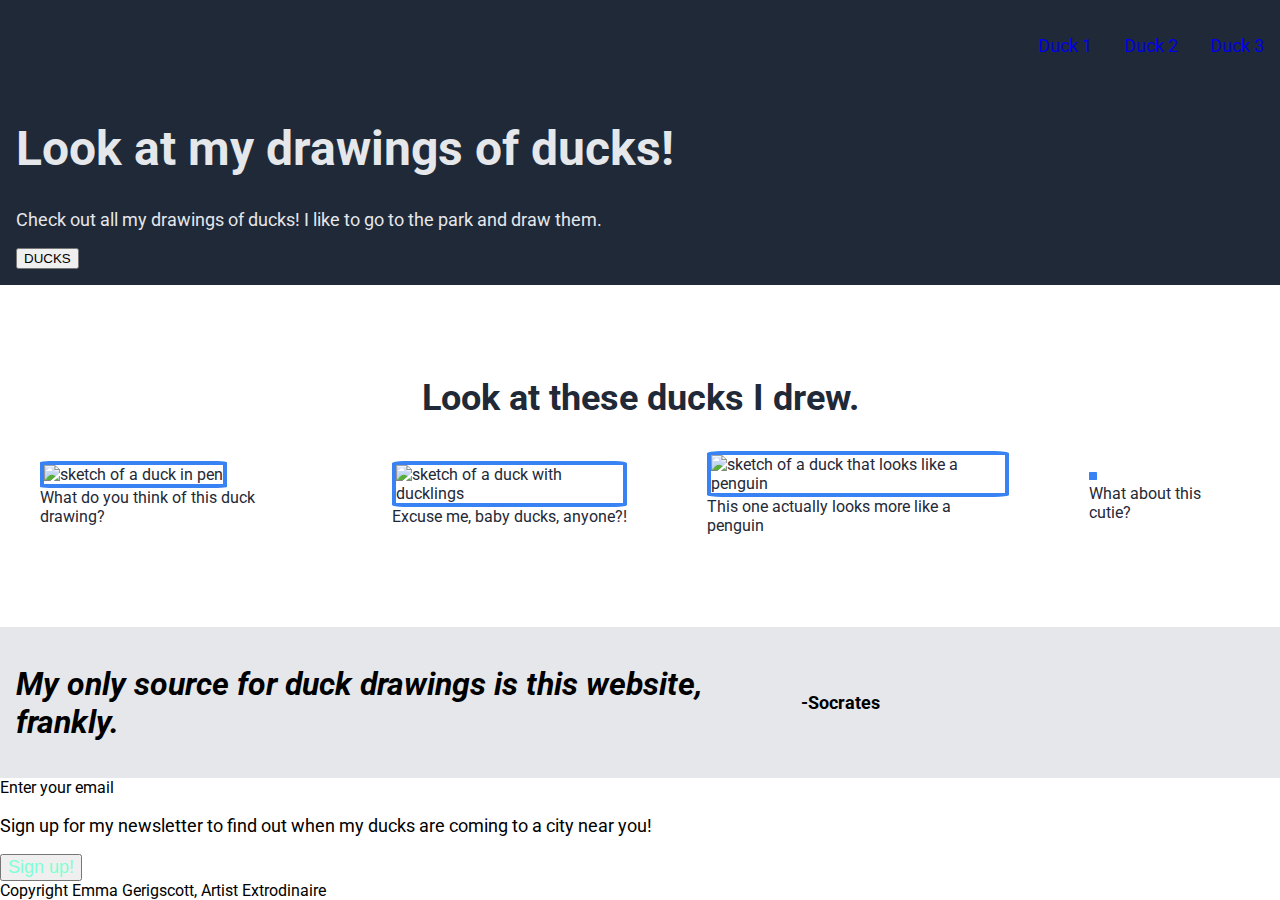
==== index.html @ bd92bfa0 "New text in html, add flex to body" ====
<!DOCTYPE html>
<html lang="en">
<head>
    <meta charset="UTF-8">
    <meta http-equiv="X-UA-Compatible" content="IE=edge">
    <meta name="viewport" content="width=device-width, initial-scale=1.0">
    <title>Duck-Drawings</title>
    <link rel="stylesheet" href="styles.css">
</head>
<body>
    <header><img src="" alt="">
        <ul>
            <li><a href="./pages/Duck1.html">Duck 1</a></li>
            <li><a href="./pages/Duck2.html">Duck 2</a></li>
            <li><a href="./pages/Duck3.html">Duck 3</a></li>
        </ul>
    </header>

    <div class="title-bar">
        <h1>Look at my drawings of ducks!</h1>
        <p>Check out all my drawings of ducks! I like to go to the park and draw them.</p>
        <button>DUCKS</button>
        <img class="title-image" src="" alt=""></div>
    </div>

    <div class="body">
        <div class="subtitle">Look at these ducks I drew.</div>
        <div class="ducks">
        <figure>
            <img class="duck" src="./images/drawing1.png" alt="sketch of a duck in pen">
            <figcaption>What do you think of this duck drawing?</figcaption>
        </figure>
        <figure>
            <img class="duck" src="./images/drawing2.png" alt="sketch of a duck with ducklings">
            <figcaption>Excuse me, baby ducks, anyone?!</figcaption>
        </figure>
        <figure>
            <img class="duck" src="./images/drawing3.png" alt="sketch of a duck that looks like a penguin">
            <figcaption>This one actually looks more like a penguin</figcaption>
        </figure>
        <figure>
            <img class="duck"src="" alt="">
            <figcaption>What about this cutie?</figcaption>
        </figure>
        </div>
    </div>

    <div class="quote">
        <h1>My only source for duck drawings is this website, frankly.</h1>
        <div class="quoter">-Socrates</div>
    </div>

    <div class="sign-up">
        <div>Enter your email</div>
        <p>Sign up for my newsletter to find out when my ducks are coming to a city near you!</p>
        <button><a href="">Sign up!</a></button>
    </div>

    <footer>Copyright Emma Gerigscott, Artist Extrodinaire</footer>



</body>
</html>
---- styles.css ----
@import url('https://fonts.googleapis.com/css2?family=Roboto:ital,wght@0,300;0,700;1,300&display=swap');

html,
body {
    margin: 0;
    min-height: 100vh;
    font-family: 'Roboto', monospace, sans-serif;
    display: flex;
    flex-direction: column;
}

header,
.title-bar {
    background-color: #1F2937;
    color: #E5E7EB;
    padding: 16px;
}

ul {
    list-style-type: none;
    margin: 0;
    padding: 0;
    display: flex;
    justify-content: flex-end;
    align-items: center;
    gap: 32px;
}

.title-bar h1 {
    font-size: 48px;
    font-weight: bolder;
}

p {
    font-size: 18px;
}

a {
    text-decoration: none;
    font-size: 18px;
}

a:visited {
    color: aquamarine;
}

.body {
    color: #1F2937;
    display: flex;
    flex: 1;
    justify-content: center;
    align-items: center;
    flex-direction: column;
}

.subtitle {
    font-size: 36px;
    font-weight: bold;
    display: flex;
    padding: 16px;
    gap: 16px;
}

.ducks {
    display: flex;
    justify-content: space-between;
    align-items: center;
}

.duck {
    height: auto;
    width: 200px;
    border-radius: 5%;
    border: 4px solid #3882F3;
}

.quote {
    background-color: #E5E7EB;
    display: flex;
    justify-content: center;
    align-items: center;
    padding: 16px;
    gap: 16px;
}

.quote h1 {
    font-size: 32px;
    font-style: italic;
    flex: 2;
}

.quote .quoter {
    font-size: 18px;
    font-weight: bold;
    flex: auto;
}
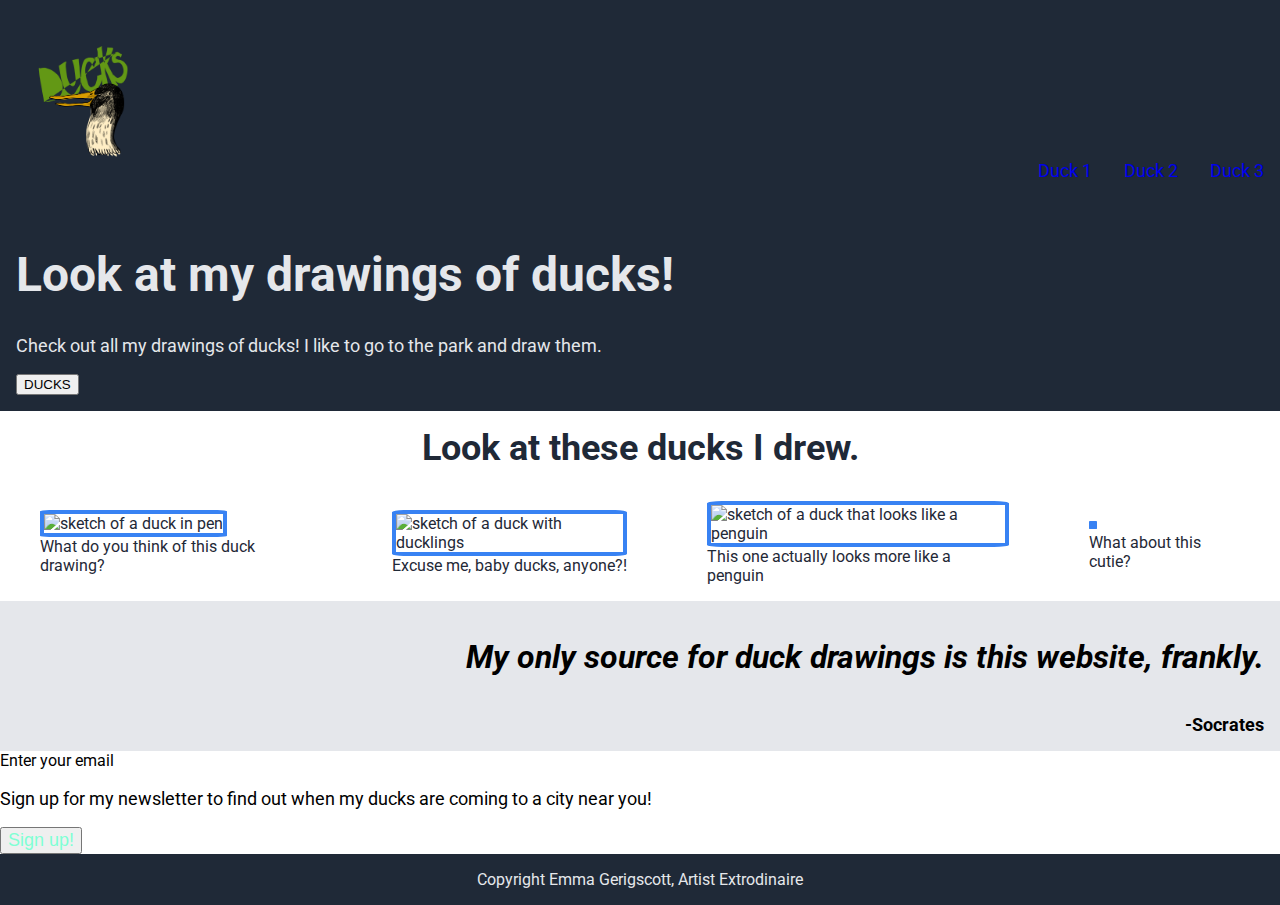
==== commit e5564519: "Flex box header" ====
--- a/index.html
+++ b/index.html
@@ -8,7 +8,7 @@
     <link rel="stylesheet" href="styles.css">
 </head>
 <body>
-    <header><img src="" alt="">
+    <header><img src=".//images/logo.png" alt="duck logo">
         <ul>
             <li><a href="./pages/Duck1.html">Duck 1</a></li>
             <li><a href="./pages/Duck2.html">Duck 2</a></li>
--- a/styles.css
+++ b/styles.css
@@ -10,9 +10,32 @@
 }
 
 header,
+footer,
 .title-bar {
     background-color: #1F2937;
     color: #E5E7EB;
+    padding: 16px;
+}
+
+header {
+    display: flex;
+    justify-content: space-between;
+    align-items: flex-end;
+}
+
+header img {
+    width: 100px;
+    height: auto;
+    margin: 0;
+    padding: 16px;
+
+}
+
+footer {
+    display: flex;
+    flex: 1;
+    justify-content: center;
+    align-items: center;
     padding: 16px;
 }
 
@@ -78,7 +101,8 @@
     background-color: #E5E7EB;
     display: flex;
     justify-content: center;
-    align-items: center;
+    align-items: flex-end;
+    flex-direction: column;
     padding: 16px;
     gap: 16px;
 }
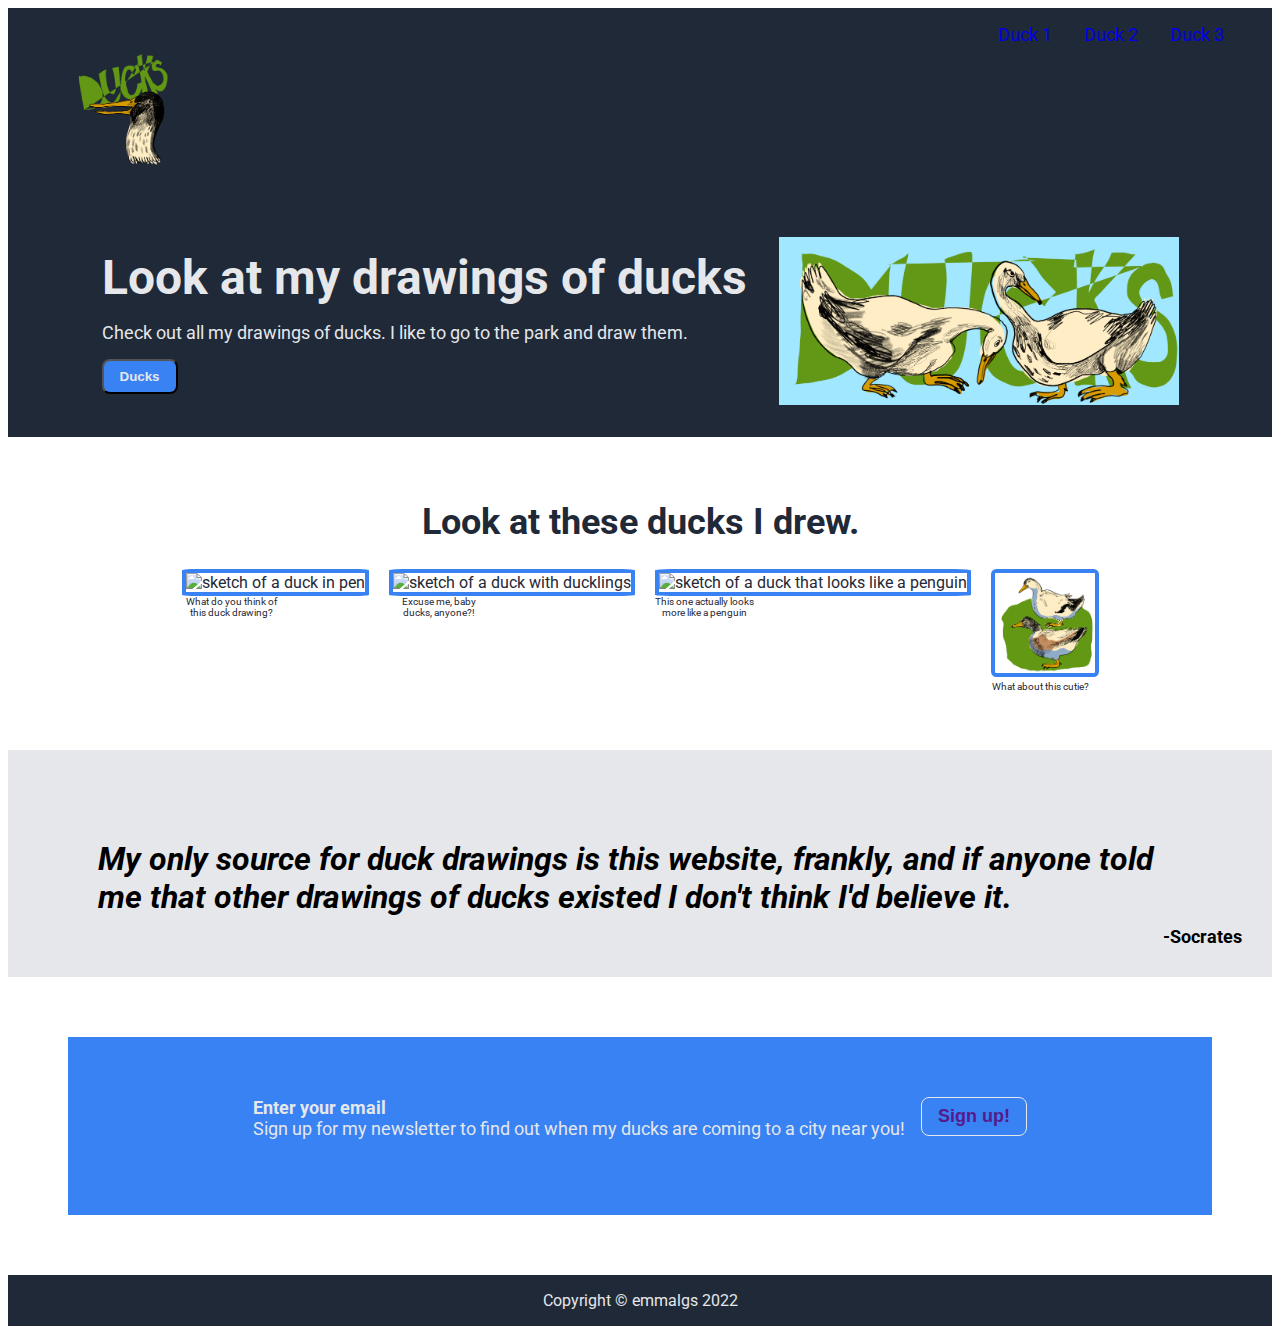
==== commit 074c760a: "Add margin-bottom to .text, aligns .sign-up text" ====
--- a/index.html
+++ b/index.html
@@ -17,10 +17,12 @@
     </header>
 
     <div class="title-bar">
-        <h1>Look at my drawings of ducks!</h1>
-        <p>Check out all my drawings of ducks! I like to go to the park and draw them.</p>
-        <button>DUCKS</button>
-        <img class="title-image" src="" alt=""></div>
+        <div class="hero-text">
+        <h1>Look at my drawings of ducks</h1>
+        <p>Check out all my drawings of ducks. I like to go to the park and draw them.</p>
+        <button class="ducks">Ducks</button>
+        </div>
+        <img class="title-image" src="./images/banner.png" alt="Two ducks drawing"></div>
     </div>
 
     <div class="body">
@@ -39,24 +41,26 @@
             <figcaption>This one actually looks more like a penguin</figcaption>
         </figure>
         <figure>
-            <img class="duck"src="" alt="">
+            <img class="duck"src="./images/drawing4.png" alt="two ducks drawing">
             <figcaption>What about this cutie?</figcaption>
         </figure>
         </div>
     </div>
 
     <div class="quote">
-        <h1>My only source for duck drawings is this website, frankly.</h1>
+        <h1>My only source for duck drawings is this website, frankly, and if anyone told me that other drawings of ducks existed I don't think I'd believe it.</h1>
         <div class="quoter">-Socrates</div>
     </div>
 
     <div class="sign-up">
-        <div>Enter your email</div>
+        <div class="text">
+        <div class="quoter">Enter your email</div>
         <p>Sign up for my newsletter to find out when my ducks are coming to a city near you!</p>
-        <button><a href="">Sign up!</a></button>
+        </div>
+        <button class="click"><a href="">Sign up!</a></button>
     </div>
 
-    <footer>Copyright Emma Gerigscott, Artist Extrodinaire</footer>
+    <footer> Copyright &copy emmalgs 2022</footer>
 
 
 
--- a/styles.css
+++ b/styles.css
@@ -2,7 +2,6 @@
 
 html,
 body {
-    margin: 0;
     min-height: 100vh;
     font-family: 'Roboto', monospace, sans-serif;
     display: flex;
@@ -14,13 +13,13 @@
 .title-bar {
     background-color: #1F2937;
     color: #E5E7EB;
-    padding: 16px;
+    padding: 16px 48px;
 }
 
 header {
     display: flex;
     justify-content: space-between;
-    align-items: flex-end;
+    align-items: flex-start;
 }
 
 header img {
@@ -29,6 +28,29 @@
     margin: 0;
     padding: 16px;
 
+}
+
+.hero-text {
+    display: flex;
+    flex-direction: column;
+    justify-content: center;
+    align-items: flex-start;
+    gap: 16px;
+    padding: 16px;
+}
+
+.title-bar {
+    display: flex;
+    justify-content: center;
+    align-items: center;
+}
+
+.title-image {
+    flex: 1;
+    max-width: 400px;
+    height: auto;
+    margin: 0;
+    padding: 16px;
 }
 
 footer {
@@ -52,19 +74,28 @@
 .title-bar h1 {
     font-size: 48px;
     font-weight: bolder;
+    margin: 0;
+}
+
+button {
+    background-color: #3882F3;
+    color: #E5E7EB;
+    padding: 8px 16px;
+    text-align: center;
+    text-decoration: none;
+    border-radius: 8px;
+    font-weight: bold;
 }
 
 p {
     font-size: 18px;
+    padding: 0;
+    margin: 0;
 }
 
 a {
     text-decoration: none;
     font-size: 18px;
-}
-
-a:visited {
-    color: aquamarine;
 }
 
 .body {
@@ -74,6 +105,7 @@
     justify-content: center;
     align-items: center;
     flex-direction: column;
+    padding: 48px 48px;
 }
 
 .subtitle {
@@ -81,20 +113,30 @@
     font-weight: bold;
     display: flex;
     padding: 16px;
+    margin: 20px
     gap: 16px;
 }
 
 .ducks {
     display: flex;
-    justify-content: space-between;
-    align-items: center;
+    justify-content: space-around;
 }
 
 .duck {
-    height: auto;
-    width: 200px;
+    height: 100px;
+    width: 100px;
     border-radius: 5%;
     border: 4px solid #3882F3;
+}
+
+figure {
+    margin: 10px;
+}
+
+figcaption {
+    text-align: center;
+    font-size: 10px;
+    width: 100px;
 }
 
 .quote {
@@ -103,18 +145,36 @@
     justify-content: center;
     align-items: flex-end;
     flex-direction: column;
-    padding: 16px;
-    gap: 16px;
+    padding: 30px;
 }
 
 .quote h1 {
     font-size: 32px;
     font-style: italic;
-    flex: 2;
+    padding: 60px 60px 10px 60px;
+    margin: 0;
 }
 
-.quote .quoter {
+.quoter {
     font-size: 18px;
     font-weight: bold;
-    flex: auto;
 }
+
+.sign-up {
+    display: flex;
+    justify-content: center;
+    align-items: flex-start;
+    gap: 16px;
+    padding: 60px;
+    margin: 60px;
+    gap: 16px;
+    background-color: #3882F3;
+    color:#E5E7EB;
+}
+.text {
+    margin-bottom: 16px;
+}
+
+button.click {
+    border: 1px solid #E5E7EB;
+}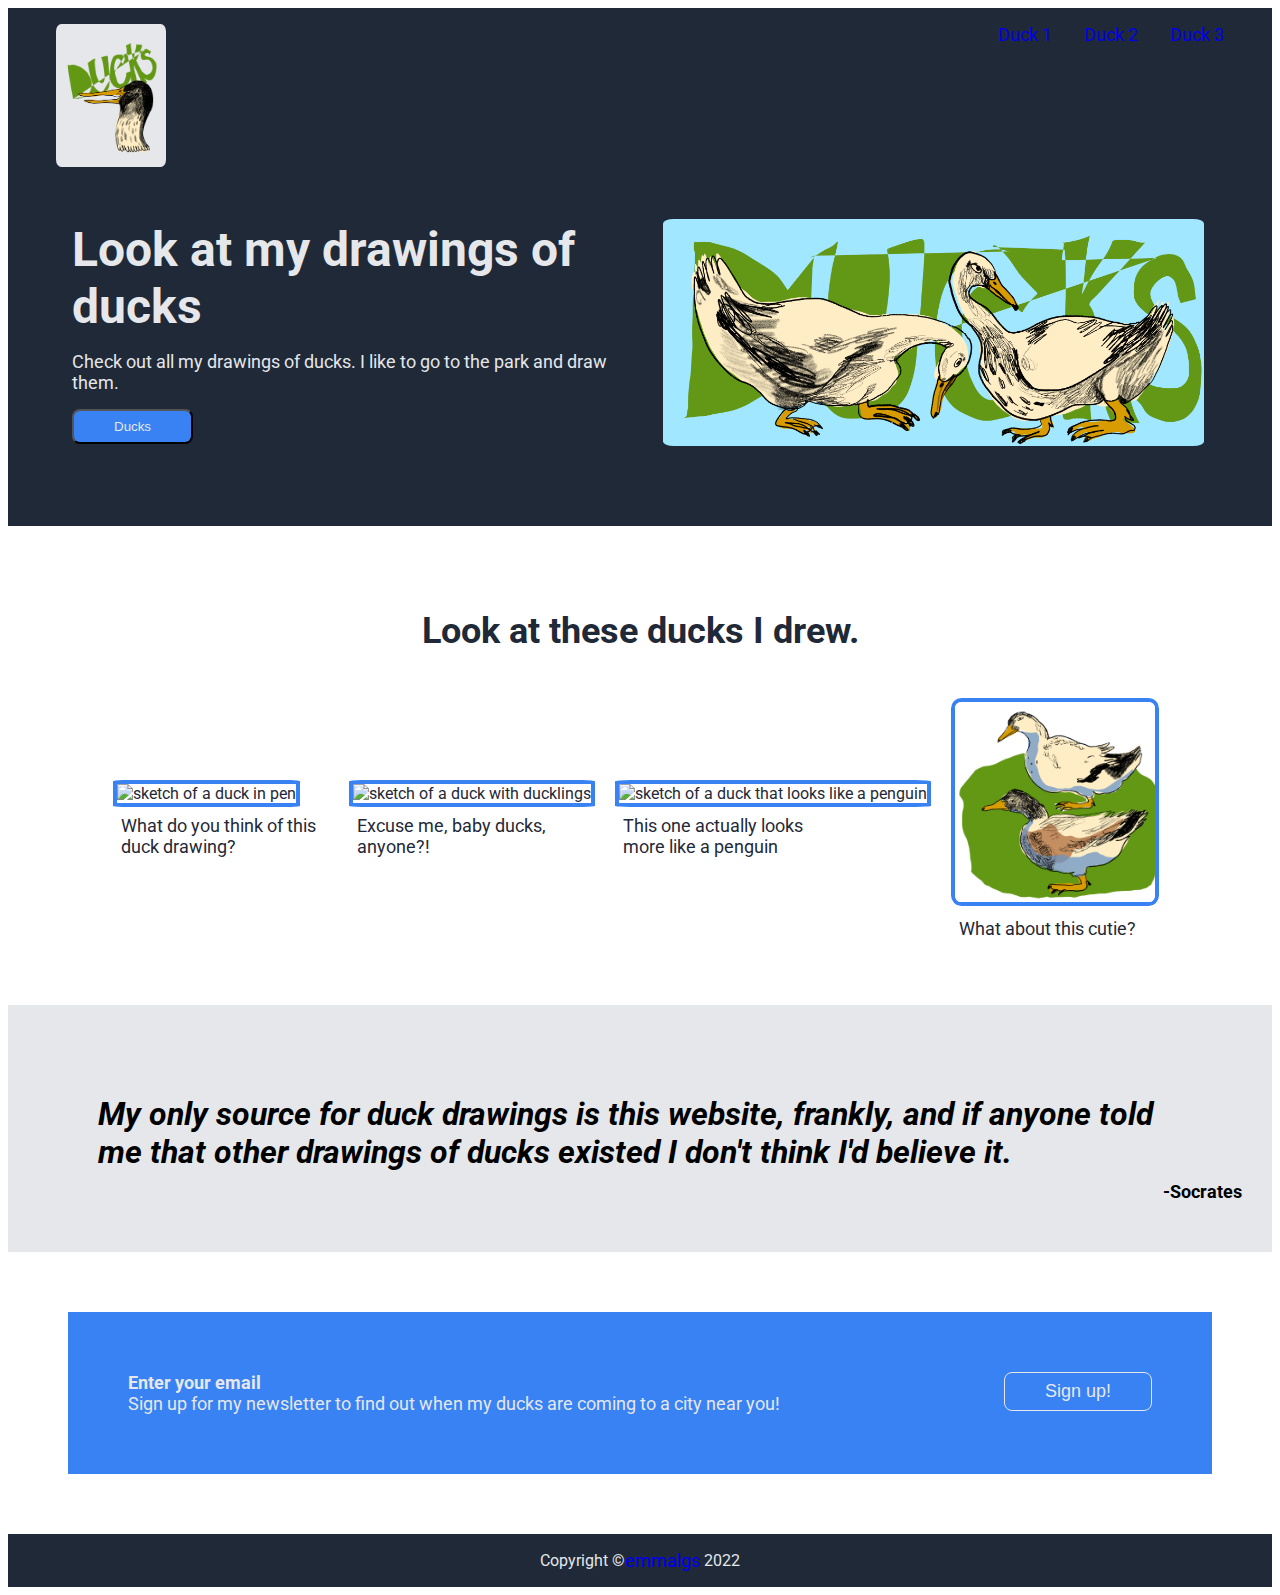
==== commit 42e58335: "button fix thanks Erica" ====
--- a/index.html
+++ b/index.html
@@ -8,13 +8,13 @@
     <link rel="stylesheet" href="styles.css">
 </head>
 <body>
-    <header><img src=".//images/logo.png" alt="duck logo">
+    <nav><img src=".//images/logo.png" alt="duck logo">
         <ul>
             <li><a href="./pages/Duck1.html">Duck 1</a></li>
             <li><a href="./pages/Duck2.html">Duck 2</a></li>
             <li><a href="./pages/Duck3.html">Duck 3</a></li>
         </ul>
-    </header>
+    </nav>
 
     <div class="title-bar">
         <div class="hero-text">
@@ -57,10 +57,12 @@
         <div class="quoter">Enter your email</div>
         <p>Sign up for my newsletter to find out when my ducks are coming to a city near you!</p>
         </div>
+        <div class="button-wrapper">
         <button class="click"><a href="">Sign up!</a></button>
+        </div>
     </div>
 
-    <footer> Copyright &copy emmalgs 2022</footer>
+    <footer> Copyright &copy <a href="https://github.com/emmalgs">emmalgs</a>&nbsp;2022</footer>
 
 
 
--- a/styles.css
+++ b/styles.css
@@ -8,7 +8,7 @@
     flex-direction: column;
 }
 
-header,
+nav,
 footer,
 .title-bar {
     background-color: #1F2937;
@@ -16,18 +16,19 @@
     padding: 16px 48px;
 }
 
-header {
+nav {
     display: flex;
     justify-content: space-between;
     align-items: flex-start;
 }
 
-header img {
+nav img {
     width: 100px;
     height: auto;
     margin: 0;
-    padding: 16px;
-
+    background-color: #E5E7EB;
+    border: 5px solid #E5E7EB;
+    border-radius: 5%;
 }
 
 .hero-text {
@@ -35,22 +36,25 @@
     flex-direction: column;
     justify-content: center;
     align-items: flex-start;
+    flex: 1;
     gap: 16px;
-    padding: 16px;
+    padding: 16px 30px 16px 16px;
 }
 
 .title-bar {
     display: flex;
     justify-content: center;
     align-items: center;
+    padding-bottom: 60px;
+    flex-wrap: wrap;
 }
 
 .title-image {
     flex: 1;
-    max-width: 400px;
     height: auto;
-    margin: 0;
-    padding: 16px;
+    margin: 20px;
+    border-radius: 2%;
+    min-width: 200px;
 }
 
 footer {
@@ -80,11 +84,8 @@
 button {
     background-color: #3882F3;
     color: #E5E7EB;
-    padding: 8px 16px;
-    text-align: center;
-    text-decoration: none;
     border-radius: 8px;
-    font-weight: bold;
+    padding: 8px 40px;
 }
 
 p {
@@ -96,6 +97,10 @@
 a {
     text-decoration: none;
     font-size: 18px;
+}
+
+a:visited {
+    color: #E5E7EB;
 }
 
 .body {
@@ -114,17 +119,19 @@
     display: flex;
     padding: 16px;
     margin: 20px
-    gap: 16px;
 }
 
 .ducks {
     display: flex;
-    justify-content: space-around;
+    justify-content: space-evenly;
+    align-items: center;
+    flex-wrap: wrap;
 }
 
 .duck {
-    height: 100px;
-    width: 100px;
+    height: 200px;
+    width: 200px;
+    object-fit: cover;
     border-radius: 5%;
     border: 4px solid #3882F3;
 }
@@ -134,9 +141,10 @@
 }
 
 figcaption {
-    text-align: center;
-    font-size: 10px;
-    width: 100px;
+    font-size: 18px;
+    padding: 8px;
+    margin: 0px;
+    width: 200px;
 }
 
 .quote {
@@ -145,7 +153,7 @@
     justify-content: center;
     align-items: flex-end;
     flex-direction: column;
-    padding: 30px;
+    padding: 30px 30px 50px 30px;
 }
 
 .quote h1 {
@@ -162,19 +170,31 @@
 
 .sign-up {
     display: flex;
-    justify-content: center;
+    justify-content: space-between;
     align-items: flex-start;
-    gap: 16px;
+    flex-wrap: wrap;
     padding: 60px;
     margin: 60px;
-    gap: 16px;
+    gap: 40px;
     background-color: #3882F3;
     color:#E5E7EB;
 }
 .text {
-    margin-bottom: 16px;
+    flex-basis: 70%;
 }
 
 button.click {
     border: 1px solid #E5E7EB;
-}+    background-color: #3882F3;
+    transition: background-color ease-in-out 3s;
+}
+
+button.click:hover {
+    background-color: limegreen;
+    cursor: crosshair;
+}
+
+.button-wrapper {
+
+}
+
